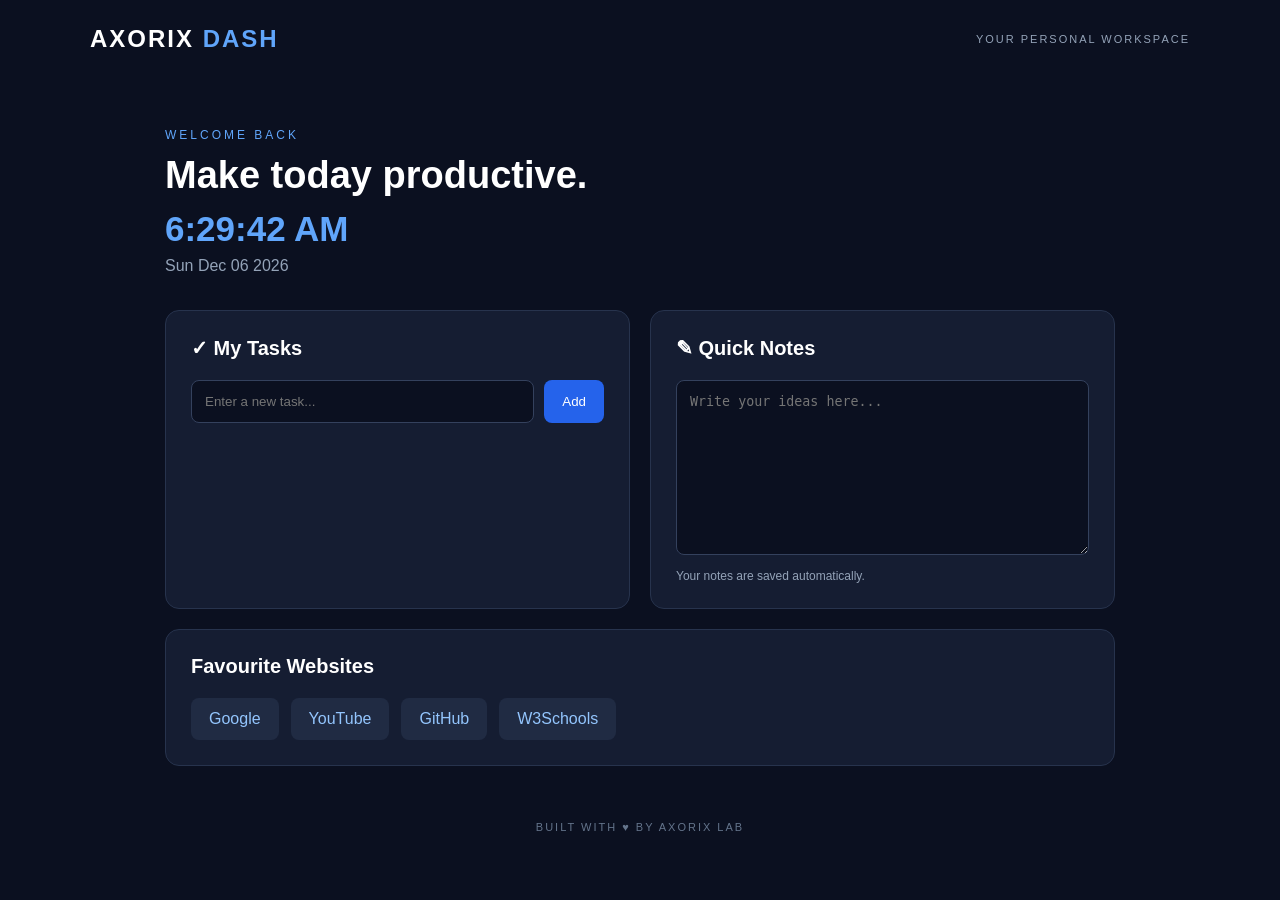
==== WEB_DEV/PROJECT_1/index.html @ 9059640e "Add files via upload" ====
<!DOCTYPE html>
<html lang="en">
<head>
  <meta charset="UTF-8">
  <meta name="viewport" content="width=device-width, initial-scale=1.0">
  <title>AXORIX DASH</title>
  <link rel="stylesheet" href="style.css">
</head>
<body>

  <header class="header">
    <h2>AXORIX <span>DASH</span></h2>
    <p>YOUR PERSONAL WORKSPACE</p>
  </header>

  <main class="container">

    <section class="welcome">
      <p>WELCOME BACK</p>
      <h1>Make today productive.</h1>
      <div id="clock">00:00:00</div>
      <div id="date"></div>
    </section>

    <section class="dashboard">

      <div class="card">
        <h2>✓ My Tasks</h2>
        <form id="taskForm">
          <input
            type="text"
            id="taskInput"
            placeholder="Enter a new task..."
            required
          >
          <button type="submit">Add</button>
        </form>
        <ul id="taskList"></ul>
      </div>

      <div class="card">
        <h2>✎ Quick Notes</h2>
        <textarea
          id="notes"
          placeholder="Write your ideas here..."
        ></textarea>
        <p class="save-status" id="saveStatus">Your notes are saved automatically.</p>
      </div>

    </section>

    <section class="card shortcuts">
      <h2>Favourite Websites</h2>
      <div class="links">
        <a href="https://www.google.com">Google</a>
        <a href="https://www.youtube.com">YouTube</a>
        <a href="https://github.com">GitHub</a>
        <a href="https://www.w3schools.com">W3Schools</a>
      </div>
    </section>

  </main>

  <footer>
    BUILT WITH ♥ BY AXORIX LAB
  </footer>

  <script src="script.js"></script>
</body>
</html>
---- WEB_DEV/PROJECT_1/style.css ----
* {
  margin: 0;
  padding: 0;
  box-sizing: border-box;
}

body {
  background: #0b1020;
  color: #ffffff;
  font-family: Arial, sans-serif;
  min-height: 100vh;
  padding: 25px;
}

.header {
  display: flex;
  justify-content: space-between;
  align-items: center;
  max-width: 1100px;
  margin: auto;
}

.header h2 {
  letter-spacing: 2px;
}

.header span {
  color: #60a5fa;
}

.header p {
  color: #94a3b8;
  font-size: 11px;
  letter-spacing: 2px;
}

.container {
  max-width: 950px;
  margin: 75px auto 30px;
}

.welcome {
  margin-bottom: 35px;
}

.welcome p {
  color: #60a5fa;
  letter-spacing: 3px;
  font-size: 12px;
}

.welcome h1 {
  font-size: 38px;
  margin: 12px 0;
}

#clock {
  font-size: 35px;
  font-weight: bold;
  color: #60a5fa;
}

#date {
  color: #94a3b8;
  margin-top: 8px;
}

.dashboard {
  display: grid;
  grid-template-columns: 1fr 1fr;
  gap: 20px;
}

.card {
  background: #151d32;
  border: 1px solid #27334d;
  border-radius: 14px;
  padding: 25px;
  margin-bottom: 20px;
}

.card h2 {
  margin-bottom: 20px;
  font-size: 20px;
}

input, textarea {
  width: 100%;
  padding: 13px;
  background: #0b1020;
  border: 1px solid #34415d;
  border-radius: 8px;
  color: white;
  outline: none;
}

input:focus, textarea:focus {
  border-color: #60a5fa;
}

form {
  display: flex;
  gap: 10px;
}

button {
  background: #2563eb;
  color: white;
  border: none;
  border-radius: 8px;
  padding: 12px 18px;
  cursor: pointer;
}

button:hover {
  background: #1d4ed8;
}

#taskList {
  list-style: none;
  margin-top: 18px;
}

#taskList li {
  display: flex;
  align-items: center;
  gap: 10px;
  padding: 10px;
  margin-bottom: 8px;
  background: #202b43;
  border-radius: 8px;
}

#taskList li span {
  flex: 1;
  overflow-wrap: anywhere;
}

#taskList li.done span {
  text-decoration: line-through;
  color: #94a3b8;
}

#taskList input {
  width: auto;
}

.delete {
  background: #dc2626;
  padding: 7px 10px;
}

textarea {
  min-height: 175px;
  resize: vertical;
}

.save-status {
  color: #94a3b8;
  font-size: 12px;
  margin-top: 10px;
}

.links {
  display: flex;
  gap: 12px;
  flex-wrap: wrap;
}

.links a {
  color: #93c5fd;
  text-decoration: none;
  background: #202b43;
  padding: 12px 18px;
  border-radius: 8px;
}

.links a:hover {
  background: #2563eb;
  color: white;
}

footer {
  text-align: center;
  color: #64748b;
  font-size: 11px;
  letter-spacing: 2px;
  padding: 25px;
}

@media (max-width: 650px) {
  .dashboard {
    grid-template-columns: 1fr;
  }

  .welcome h1 {
    font-size: 27px;
  }

  .header p {
    display: none;
  }

  .container {
    margin-top: 45px;
  }
}
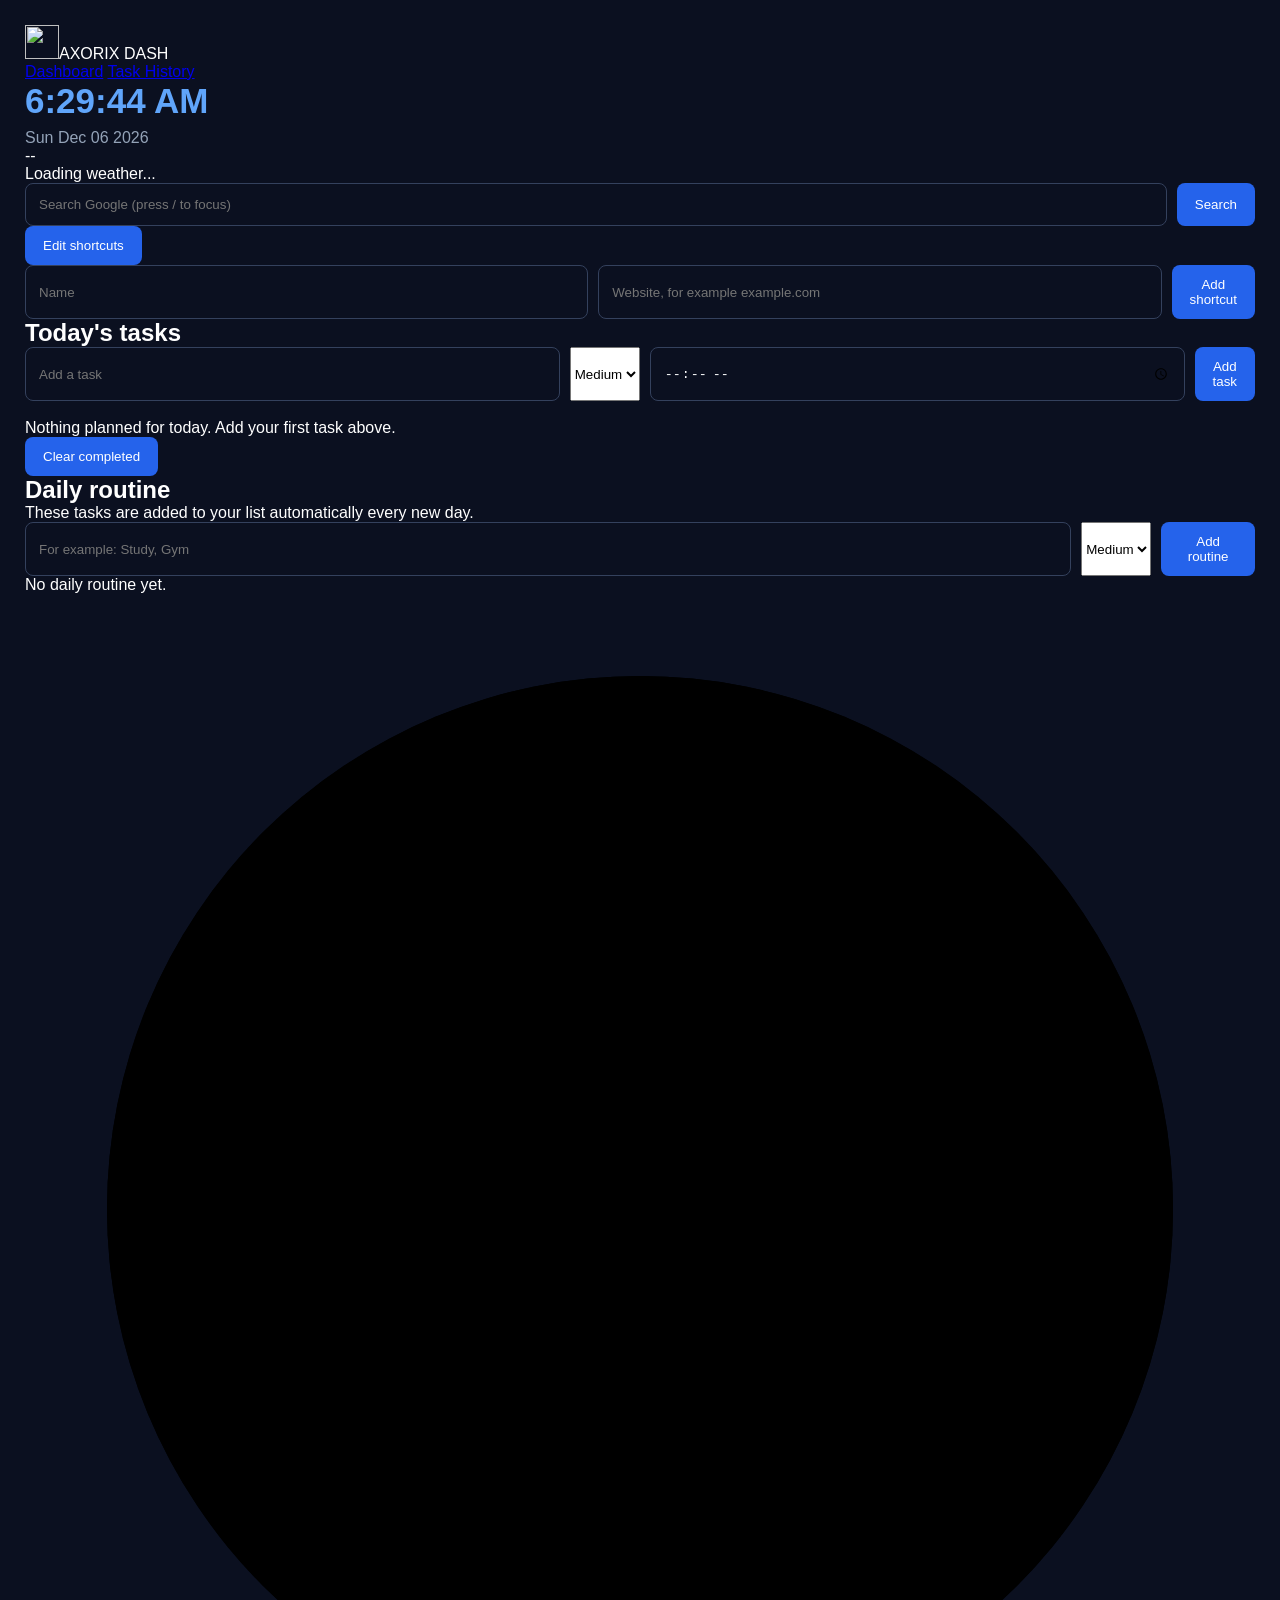
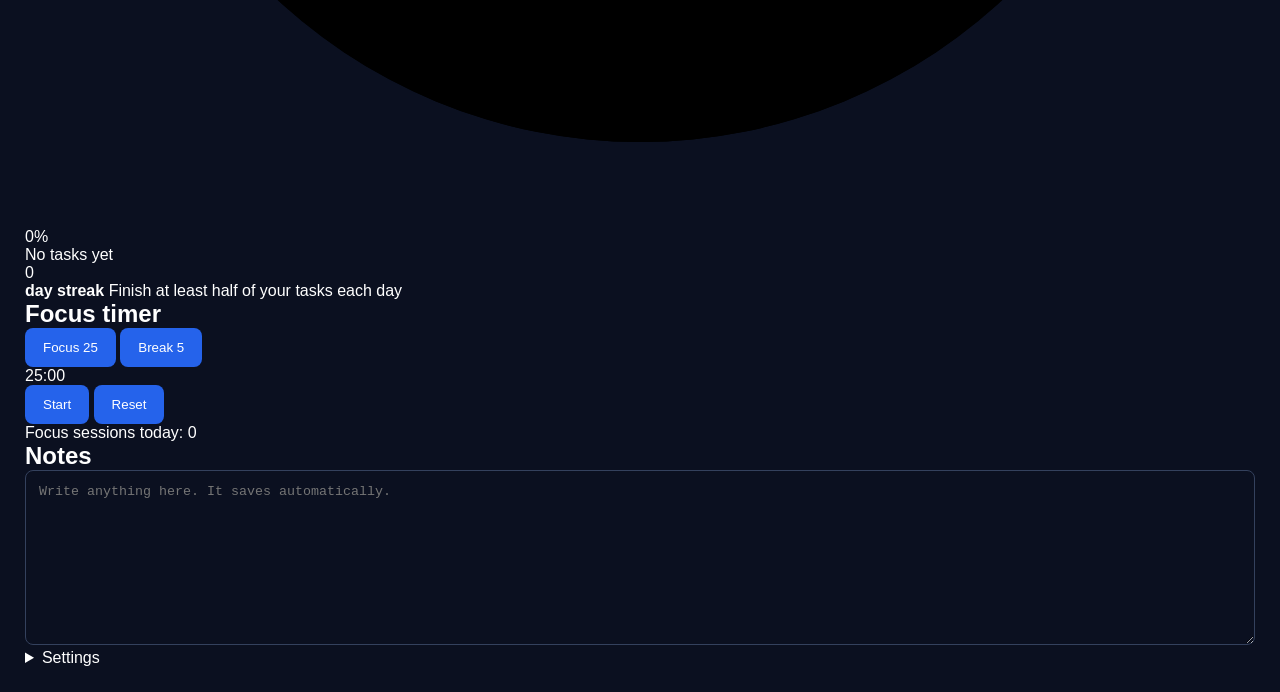
==== commit 156c27e4: "Update index.html" ====
--- a/WEB_DEV/PROJECT_1/index.html
+++ b/WEB_DEV/PROJECT_1/index.html
@@ -1,71 +1,172 @@
-
 <!DOCTYPE html>
 <html lang="en">
 <head>
   <meta charset="UTF-8">
-  <meta name="viewport" content="width=device-width, initial-scale=1.0">
+  <meta name="viewport" content="width=device-width, initial-scale=1">
   <title>AXORIX DASH</title>
+  <link rel="icon" href="icon.png">
   <link rel="stylesheet" href="style.css">
 </head>
 <body>
-
-  <header class="header">
-    <h2>AXORIX <span>DASH</span></h2>
-    <p>YOUR PERSONAL WORKSPACE</p>
+  <header class="topbar">
+    <div class="brand"><img src="icon.png" alt="" width="34" height="34">AXORIX <span>DASH</span></div>
+    <nav>
+      <a href="index.html" class="active" aria-current="page">Dashboard</a>
+      <a href="history.html">Task History</a>
+    </nav>
   </header>
 
-  <main class="container">
-
-    <section class="welcome">
-      <p>WELCOME BACK</p>
-      <h1>Make today productive.</h1>
-      <div id="clock">00:00:00</div>
-      <div id="date"></div>
+  <main class="dash">
+    <section class="hero" aria-label="Today">
+      <div class="hero-main">
+        <p class="greeting" id="greeting"></p>
+        <div class="clock" id="clock">00:00</div>
+        <div class="date" id="date"></div>
+        <p class="quote" id="quote"></p>
+      </div>
+      <aside class="panel weather" id="weather" aria-label="Weather" aria-live="polite">
+        <div class="weather-temp" id="wxTemp">--</div>
+        <div class="weather-desc" id="wxDesc">Loading weather...</div>
+        <div class="weather-place" id="wxPlace"></div>
+      </aside>
     </section>
 
-    <section class="dashboard">
+    <form class="search" id="searchForm" action="https://www.google.com/search" method="get" role="search">
+      <input type="search" name="q" id="searchInput" placeholder="Search Google (press / to focus)" aria-label="Search Google" autocomplete="off">
+      <button type="submit">Search</button>
+    </form>
 
-      <div class="card">
-        <h2>✓ My Tasks</h2>
-        <form id="taskForm">
-          <input
-            type="text"
-            id="taskInput"
-            placeholder="Enter a new task..."
-            required
-          >
-          <button type="submit">Add</button>
-        </form>
-        <ul id="taskList"></ul>
+    <section class="shortcuts-wrap" aria-label="Shortcuts">
+      <div class="shortcuts" id="shortcuts"></div>
+      <div class="shortcut-tools">
+        <button type="button" id="editShortcuts" class="ghost small">Edit shortcuts</button>
+      </div>
+      <form id="shortcutForm" class="shortcut-form" hidden autocomplete="off">
+        <input type="text" id="scName" placeholder="Name" maxlength="24" aria-label="Shortcut name">
+        <input type="text" id="scUrl" placeholder="Website, for example example.com" maxlength="300" aria-label="Shortcut website">
+        <button type="submit">Add shortcut</button>
+      </form>
+      <p class="msg" id="shortcutMsg" aria-live="polite"></p>
+    </section>
+
+    <div class="columns">
+      <div class="col">
+        <section class="panel tasks-panel" aria-label="Tasks">
+          <h2>Today's tasks</h2>
+          <form id="taskForm" class="task-form" autocomplete="off">
+            <input id="taskInput" type="text" placeholder="Add a task" maxlength="200" aria-label="New task">
+            <select id="taskPriority" aria-label="Priority">
+              <option value="high">High</option>
+              <option value="medium" selected>Medium</option>
+              <option value="low">Low</option>
+            </select>
+            <input id="taskDue" type="time" aria-label="Due time (optional)">
+            <button type="submit">Add task</button>
+          </form>
+          <ul id="taskList" class="task-list"></ul>
+          <p id="emptyState" class="empty">Nothing planned for today. Add your first task above.</p>
+          <div class="task-actions">
+            <button type="button" id="clearDone" class="ghost">Clear completed</button>
+          </div>
+        </section>
+
+        <section class="panel routine-panel" aria-label="Daily routine">
+          <h2>Daily routine</h2>
+          <p class="hint">These tasks are added to your list automatically every new day.</p>
+          <form id="routineForm" class="task-form" autocomplete="off">
+            <input id="routineInput" type="text" placeholder="For example: Study, Gym" maxlength="120" aria-label="New routine task">
+            <select id="routinePriority" aria-label="Routine priority">
+              <option value="high">High</option>
+              <option value="medium" selected>Medium</option>
+              <option value="low">Low</option>
+            </select>
+            <button type="submit">Add routine</button>
+          </form>
+          <ul id="routineList" class="routine-list"></ul>
+          <p id="routineEmpty" class="empty">No daily routine yet.</p>
+        </section>
       </div>
 
-      <div class="card">
-        <h2>✎ Quick Notes</h2>
-        <textarea
-          id="notes"
-          placeholder="Write your ideas here..."
-        ></textarea>
-        <p class="save-status" id="saveStatus">Your notes are saved automatically.</p>
+      <div class="col">
+        <section class="panel progress-panel" aria-label="Today's progress">
+          <div class="ring-wrap">
+            <svg viewBox="0 0 120 120" class="ring" role="img" aria-label="Progress ring">
+              <circle class="ring-track" cx="60" cy="60" r="52"></circle>
+              <circle class="ring-fill" id="ringFill" cx="60" cy="60" r="52"></circle>
+            </svg>
+            <div class="ring-text"><span id="percent">0%</span></div>
+          </div>
+          <p class="progress-sub" id="progressSub">No tasks yet</p>
+          <div class="streak">
+            <div class="streak-num" id="streakNum">0</div>
+            <div class="streak-text">
+              <strong id="streakLabel">day streak</strong>
+              <span>Finish at least half of your tasks each day</span>
+            </div>
+          </div>
+        </section>
+
+        <section class="panel timer-panel" aria-label="Focus timer">
+          <h2>Focus timer</h2>
+          <div class="seg" id="timerModes">
+            <button type="button" class="ghost" data-mode="focus" aria-pressed="true">Focus 25</button>
+            <button type="button" class="ghost" data-mode="break" aria-pressed="false">Break 5</button>
+          </div>
+          <div class="timer-display" id="timerDisplay">25:00</div>
+          <div class="timer-actions">
+            <button type="button" id="timerToggle">Start</button>
+            <button type="button" id="timerReset" class="ghost">Reset</button>
+          </div>
+          <p class="hint" id="sessionsText">Focus sessions today: 0</p>
+        </section>
+
+        <section class="panel notes-panel" aria-label="Notes">
+          <h2>Notes</h2>
+          <textarea id="notes" placeholder="Write anything here. It saves automatically." aria-label="Notes"></textarea>
+          <p class="saved" id="savedState" aria-live="polite"></p>
+        </section>
       </div>
+    </div>
 
-    </section>
-
-    <section class="card shortcuts">
-      <h2>Favourite Websites</h2>
-      <div class="links">
-        <a href="https://www.google.com">Google</a>
-        <a href="https://www.youtube.com">YouTube</a>
-        <a href="https://github.com">GitHub</a>
-        <a href="https://www.w3schools.com">W3Schools</a>
+    <details class="panel settings">
+      <summary>Settings</summary>
+      <div class="settings-grid">
+        <div class="setting">
+          <h3>Theme</h3>
+          <div class="seg" id="themeButtons">
+            <button type="button" class="ghost" data-set-theme="blue" aria-pressed="true">Blue</button>
+            <button type="button" class="ghost" data-set-theme="purple" aria-pressed="false">Purple</button>
+            <button type="button" class="ghost" data-set-theme="green" aria-pressed="false">Green</button>
+          </div>
+        </div>
+        <div class="setting">
+          <h3>Background image</h3>
+          <input type="file" id="wallpaperInput" accept="image/*" hidden>
+          <div class="row">
+            <button type="button" id="wallpaperBtn" class="ghost">Choose image</button>
+            <button type="button" id="wallpaperClear" class="ghost">Remove</button>
+          </div>
+        </div>
+        <div class="setting">
+          <h3>Weather city</h3>
+          <form id="cityForm" class="row" autocomplete="off">
+            <input type="text" id="cityInput" placeholder="City name" maxlength="60" aria-label="Weather city">
+            <button type="submit" class="ghost">Save city</button>
+          </form>
+        </div>
+        <div class="setting">
+          <h3>Backup</h3>
+          <input type="file" id="importInput" accept="application/json,.json" hidden>
+          <div class="row">
+            <button type="button" id="exportBtn" class="ghost">Export backup</button>
+            <button type="button" id="importBtn" class="ghost">Import backup</button>
+          </div>
+        </div>
       </div>
-    </section>
-
+      <p class="msg" id="settingsMsg" aria-live="polite"></p>
+    </details>
   </main>
-
-  <footer>
-    BUILT WITH ♥ BY AXORIX LAB
-  </footer>
 
   <script src="script.js"></script>
 </body>
-</html>+</html>
